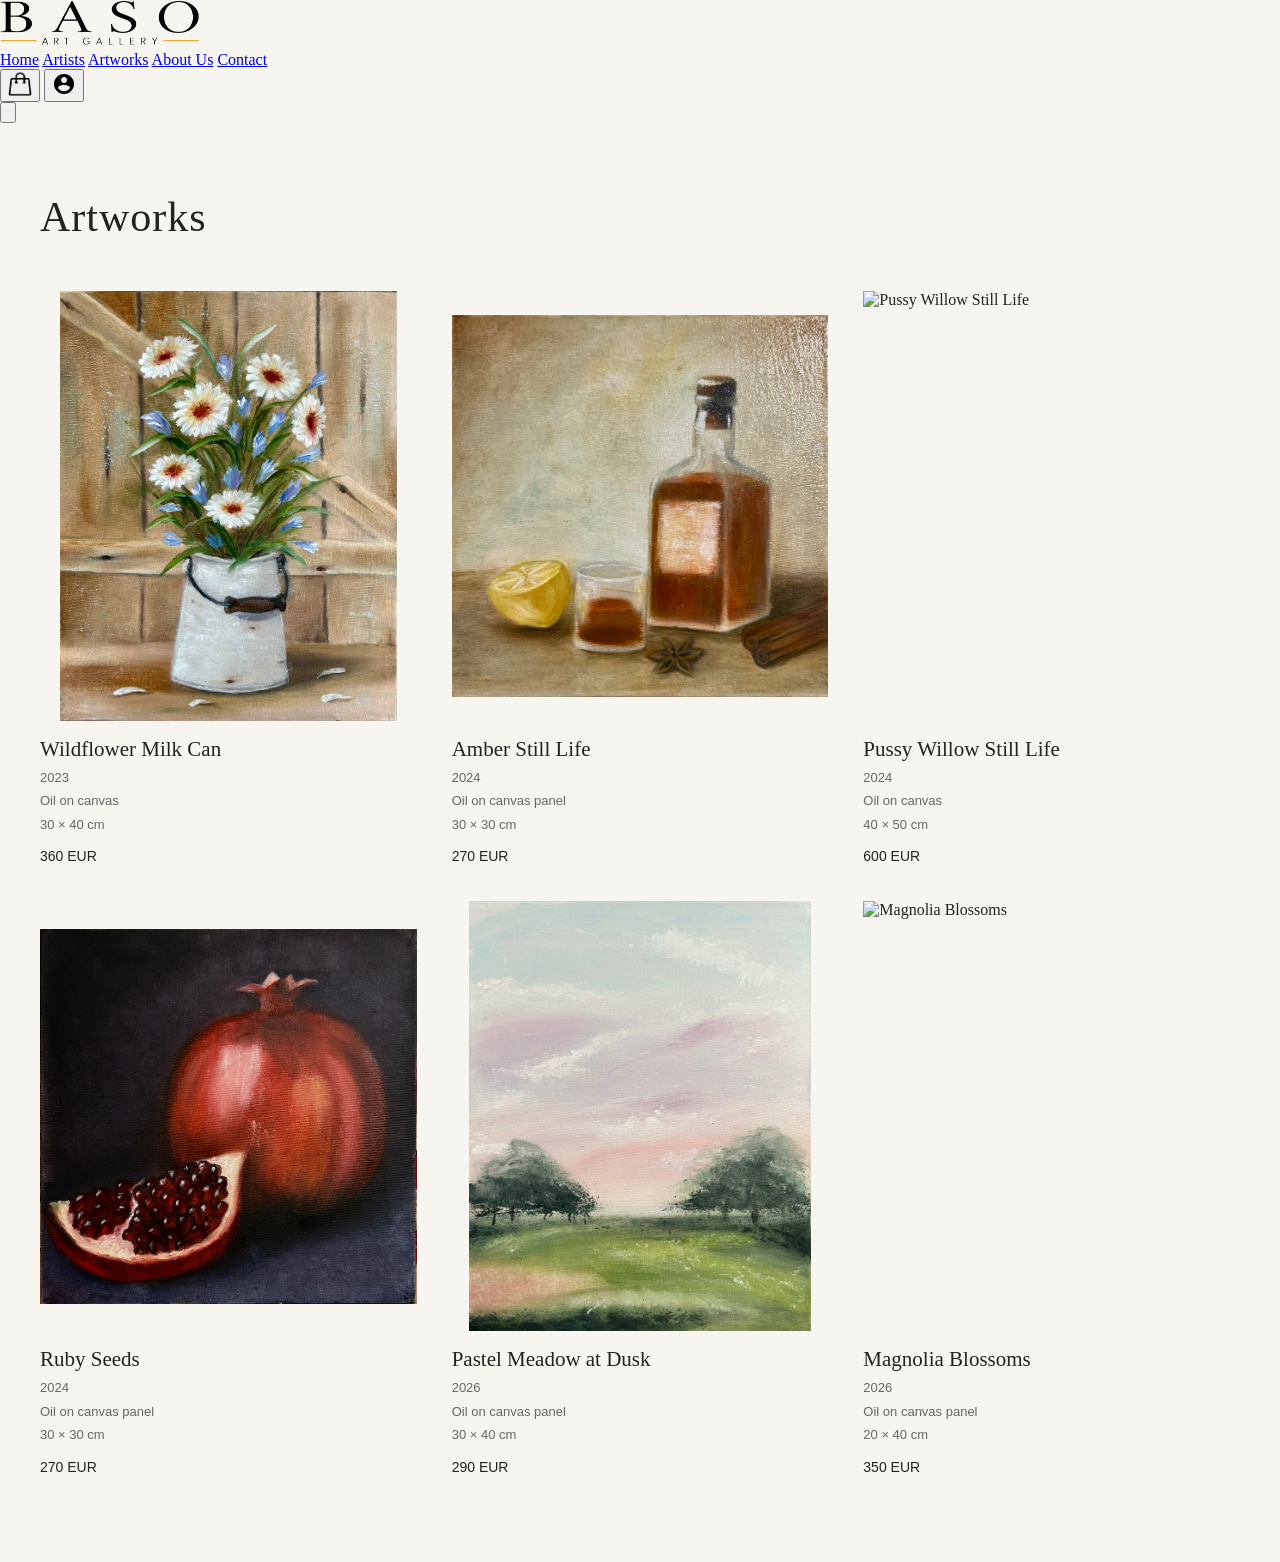
==== artworks.html @ 48e8dcdf "Initial commit" ====
<!DOCTYPE html>
<html lang="en">
<head>
<meta charset="UTF-8">
<meta name="viewport" content="width=device-width, initial-scale=1.0">
<title>BASO Art Gallery</title>
<link rel="stylesheet" href="styles.css">
</head>
<body>

<!-- ===== HEADER ===== -->
<header class="site-header">
  <div class="header-inner">
    <a href="#" class="logo">
      <img src="images/logo-for-light.png" width="200" alt="BASO Art Gallery Logo">
    </a>

    
    <nav class="main-nav" id="main-nav">
      <a href="#home" class="active">Home</a>
      <a href="#artists">Artists</a>
      <a href="#artworks">Artworks</a>
      <a href="#about">About Us</a>
      <a href="#contact">Contact</a>
    </nav>

    <div class="add-icons">
      <button class="shopping-cart" aria-label="View cart">
        <img src="images/shopping-bag.png" width="24" height="24" alt="Cart Icon">
      </button>
      <button class="Account" aria-label="View account">
        <img src="images/user-logo.png" width="24" height="24" alt="User Icon">
      </button>
    </div>

    <div class="header-actions">
      <button class="icon-btn menu-toggle" id="menu-toggle" aria-label="Open menu" aria-expanded="false">
        <svg viewBox="0 0 24 24" fill="none" stroke="currentColor" stroke-width="1.5"><path d="M3 6h18M3 12h18M3 18h18"/></svg>
      </button>
    </div>
  </div>
</header>

  <h1>Artworks</h1>

  <div id="artworks-container"></div>
  <script src="artworks.js"></script>
  <script src="script.js"></script>


  
</body>
</html>
---- styles.css ----
:root {
  --cream:      #F5F1E9;
  --cream-dark: #EDE7DA;
  --ink:        #1C1B19;
  --ink-soft:   #4A4741;
  --line:       #DDD5C5;
  --clay:       #B5652E;
  --gold:       #C79A4B;


  --container: 1240px;
  --gap: clamp(1.5rem, 4vw, 3rem);
  --section-height: 90vh;
}

html {
  scroll-behavior: smooth;
}








/* ARTWORKS PAGE STYLES */
* {
  box-sizing: border-box;
}

body {
  margin: 0;
  background: #f7f5f0;
  color: #222;
  font-family: Georgia, "Times New Roman", serif;
}

/* PAGE */

h1 {
  max-width: 1400px;
  margin: 70px auto 50px;
  padding: 0 40px;
  font-size: 42px;
  font-weight: 400;
  letter-spacing: 1px;
}

/* ARTWORK GALLERY */

#artworks-container {
  max-width: 1400px;
  margin: 0 auto;
  padding: 0 40px 80px;

  display: grid;
  grid-template-columns: repeat(3, 1fr);
  gap: 30px 35px;
}

/* ARTWORK CARD */

.artwork-card {
  min-width: 0;
}

/* IMAGE */

.artwork-card img {
  width: 100%;
  height: 430px;
  object-fit: contain;
  display: block;

  transition: opacity 0.3s ease;
}

.artwork-card img:hover {
  opacity: 0.88;
}

/* INFORMATION */

.artwork-card h2 {
  margin: 18px 0 8px;
  font-size: 21px;
  font-weight: 400;
  line-height: 1;
}

.artwork-card p {
  margin: 4px 0;

  font-family: Arial, Helvetica, sans-serif;
  font-size: 13px;
  line-height: 1.5;
  color: #666;
}

/* PRICE */

.artwork-card p:last-child {
  margin-top: 12px;
  color: #222;
  font-size: 14px;
}

/* TABLET */

@media (max-width: 900px) {

  h1 {
    margin-top: 50px;
    padding: 0 25px;
    font-size: 36px;
  }

  #artworks-container {
    padding: 0 25px 60px;
    grid-template-columns: repeat(2, 1fr);
    gap: 50px 25px;
  }

  .artwork-card img {
    height: 380px;
  }
}

/* MOBILE */

@media (max-width: 600px) {

  h1 {
    margin: 35px 0;
    padding: 0 20px;
    font-size: 30px;
  }

  #artworks-container {
    padding: 0 20px 50px;
    grid-template-columns: 1fr;
    gap: 45px;
  }

  .artwork-card img {
    height: auto;
    max-height: none;
  }

  .artwork-card h2 {
    font-size: 20px;
  }
}
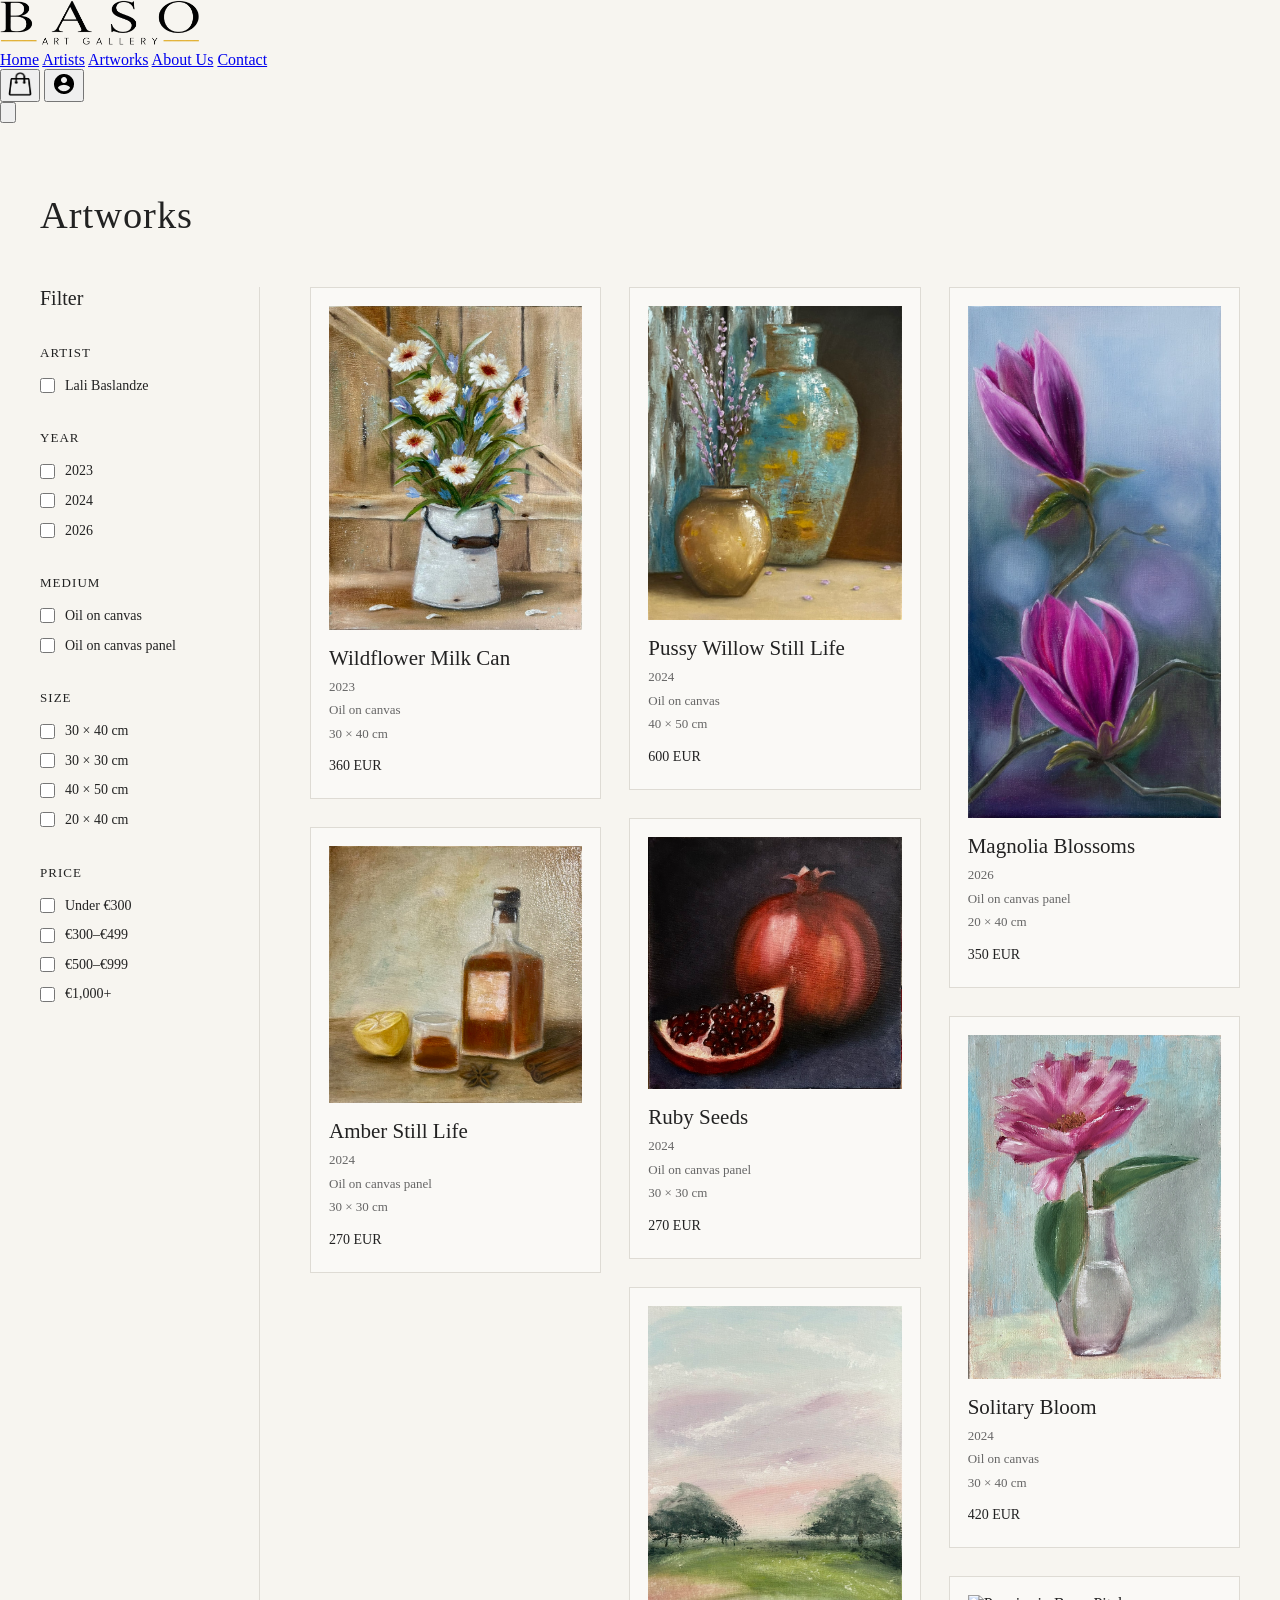
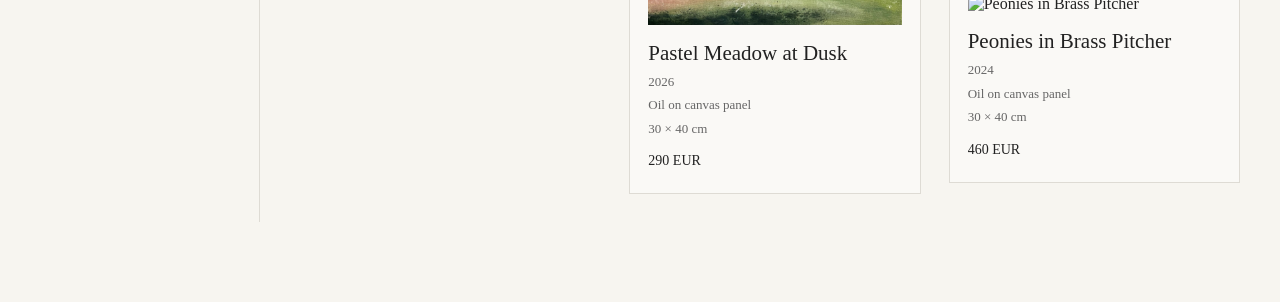
==== commit c9a7cd83: "filter container added" ====
--- a/artworks.html
+++ b/artworks.html
@@ -41,12 +41,49 @@
   </div>
 </header>
 
-  <h1>Artworks</h1>
+<h1>Artworks</h1>
 
-  <div id="artworks-container"></div>
+<div class="gallery-layout">
+
+  <aside class="filters">
+
+    <h2>Filter</h2>
+
+    <div class="filter-group">
+      <h3>Artist</h3>
+      <div id="artist-filters"></div>
+    </div>
+
+    <div class="filter-group">
+      <h3>Year</h3>
+      <div id="year-filters"></div>
+    </div>
+
+    <div class="filter-group">
+      <h3>Medium</h3>
+      <div id="medium-filters"></div>
+    </div>
+
+    <div class="filter-group">
+      <h3>Size</h3>
+      <div id="size-filters"></div>
+    </div>
+
+    <div class="filter-group">
+      <h3>Price</h3>
+      <div id="price-filters"></div>
+    </div>
+
+  </aside>
+
+  <main class="artworks-area">
+    <div id="artworks-container"></div>
+  </main>
+
+
+  <!-- JAVASCRIPT FILES -->
   <script src="artworks.js"></script>
   <script src="script.js"></script>
-
 
   
 </body>
--- a/styles.css
+++ b/styles.css
@@ -15,16 +15,9 @@
 
 html {
   scroll-behavior: smooth;
-}
-
-
-
-
-
-
-
-
-/* ARTWORKS PAGE STYLES */
+
+  /* ARTWORKS PAGE STYLES */
+
 * {
   box-sizing: border-box;
 }
@@ -36,54 +29,126 @@
   font-family: Georgia, "Times New Roman", serif;
 }
 
-/* PAGE */
+
+/* PAGE TITLE */
 
 h1 {
   max-width: 1400px;
   margin: 70px auto 50px;
   padding: 0 40px;
+
   font-size: 42px;
   font-weight: 400;
   letter-spacing: 1px;
 }
 
-/* ARTWORK GALLERY */
-
-#artworks-container {
+
+/* PAGE LAYOUT */
+
+.gallery-layout {
   max-width: 1400px;
   margin: 0 auto;
   padding: 0 40px 80px;
 
   display: grid;
-  grid-template-columns: repeat(3, 1fr);
-  gap: 30px 35px;
-}
+  grid-template-columns: 220px minmax(0, 1fr);
+  gap: 50px;
+}
+
+
+/* FILTER SIDEBAR */
+
+.filters {
+  padding-right: 25px;
+  border-right: 1px solid #dedbd4;
+}
+
+.filters h2 {
+  margin: 0;
+  font-size: 20px;
+  font-weight: 400;
+}
+
+.filter-group {
+  margin-top: 35px;
+}
+
+.filter-group h3 {
+  margin: 0 0 15px;
+
+  font-size: 13px;
+  font-weight: 500;
+  text-transform: uppercase;
+  letter-spacing: 0.08em;
+}
+
+.filter-group label {
+  display: flex;
+  align-items: center;
+  gap: 10px;
+
+  margin-bottom: 10px;
+
+  font-size: 14px;
+  line-height: 1.4;
+  cursor: pointer;
+}
+
+.filter-group input[type="checkbox"] {
+  width: 15px;
+  height: 15px;
+  margin: 0;
+  cursor: pointer;
+}
+
+
+/* ARTWORK GALLERY */
+
+#artworks-container {
+  min-width: 0;
+
+  columns: 3;
+  column-gap: 28px;
+}
+
 
 /* ARTWORK CARD */
 
 .artwork-card {
-  min-width: 0;
-}
+  width: 100%;
+  display: inline-block;
+
+  margin: 0 0 28px;
+
+  break-inside: avoid;
+
+  background: #faf9f6;
+  border: 1px solid #dedbd4;
+  padding: 18px;
+
+  transition: transform 0.3s ease, box-shadow 0.3s ease;
+}
+
+.artwork-card:hover {
+  transform: translateY(-5px);
+  box-shadow: 0 10px 30px rgba(0, 0, 0, 0.10);
+}
+
 
 /* IMAGE */
 
 .artwork-card img {
   width: 100%;
-  height: 430px;
-  object-fit: contain;
+  height: auto;
   display: block;
-
-  transition: opacity 0.3s ease;
-}
-
-.artwork-card img:hover {
-  opacity: 0.88;
-}
+}
+
 
 /* INFORMATION */
 
 .artwork-card h2 {
   margin: 18px 0 8px;
+
   font-size: 21px;
   font-weight: 400;
   line-height: 1;
@@ -92,63 +157,92 @@
 .artwork-card p {
   margin: 4px 0;
 
-  font-family: Arial, Helvetica, sans-serif;
   font-size: 13px;
   line-height: 1.5;
   color: #666;
 }
 
+
 /* PRICE */
 
 .artwork-card p:last-child {
   margin-top: 12px;
+
   color: #222;
   font-size: 14px;
 }
 
-/* TABLET */
-
-@media (max-width: 900px) {
-
-  h1 {
-    margin-top: 50px;
-    padding: 0 25px;
-    font-size: 36px;
+
+
+/* RESPONSIVE DESIGN */
+
+#artworks-container {
+  columns: 3;
+  column-gap: 28px;
+}
+
+
+/* FLUID TYPOGRAPHY */
+
+h1 {
+  font-size: clamp(30px, 3vw, 42px);
+}
+
+.filters h2 {
+  font-size: clamp(17px, 1.8vw, 20px);
+}
+
+.filter-group h3 {
+  font-size: clamp(11px, 1.1vw, 13px);
+}
+
+.filter-group label {
+  font-size: clamp(12px, 1.2vw, 14px);
+}
+
+.artwork-card h2 {
+  font-size: clamp(17px, 1.8vw, 21px);
+}
+
+.artwork-card p {
+  font-size: clamp(11px, 1.1vw, 13px);
+}
+
+.artwork-card p:last-child {
+  font-size: clamp(12px, 1.2vw, 14px);
+}
+
+
+/* MEDIUM SCREENS */
+
+@media (max-width: 1100px) {
+
+  .gallery-layout {
+    grid-template-columns: 190px minmax(0, 1fr);
+    gap: 30px;
+    padding: 0 25px 60px;
   }
 
   #artworks-container {
-    padding: 0 25px 60px;
-    grid-template-columns: repeat(2, 1fr);
-    gap: 50px 25px;
-  }
-
-  .artwork-card img {
-    height: 380px;
-  }
-}
-
-/* MOBILE */
-
-@media (max-width: 600px) {
-
-  h1 {
-    margin: 35px 0;
-    padding: 0 20px;
-    font-size: 30px;
+    columns: 2;
+    column-gap: 24px;
+  }
+
+}
+
+
+/* SMALL SCREENS */
+
+@media (max-width: 750px) {
+
+  .gallery-layout {
+    grid-template-columns: 160px minmax(0, 1fr);
+    gap: 20px;
+    padding: 0 20px 50px;
   }
 
   #artworks-container {
-    padding: 0 20px 50px;
-    grid-template-columns: 1fr;
-    gap: 45px;
-  }
-
-  .artwork-card img {
-    height: auto;
-    max-height: none;
-  }
-
-  .artwork-card h2 {
-    font-size: 20px;
-  }
+    columns: 1;
+  }
+
 }
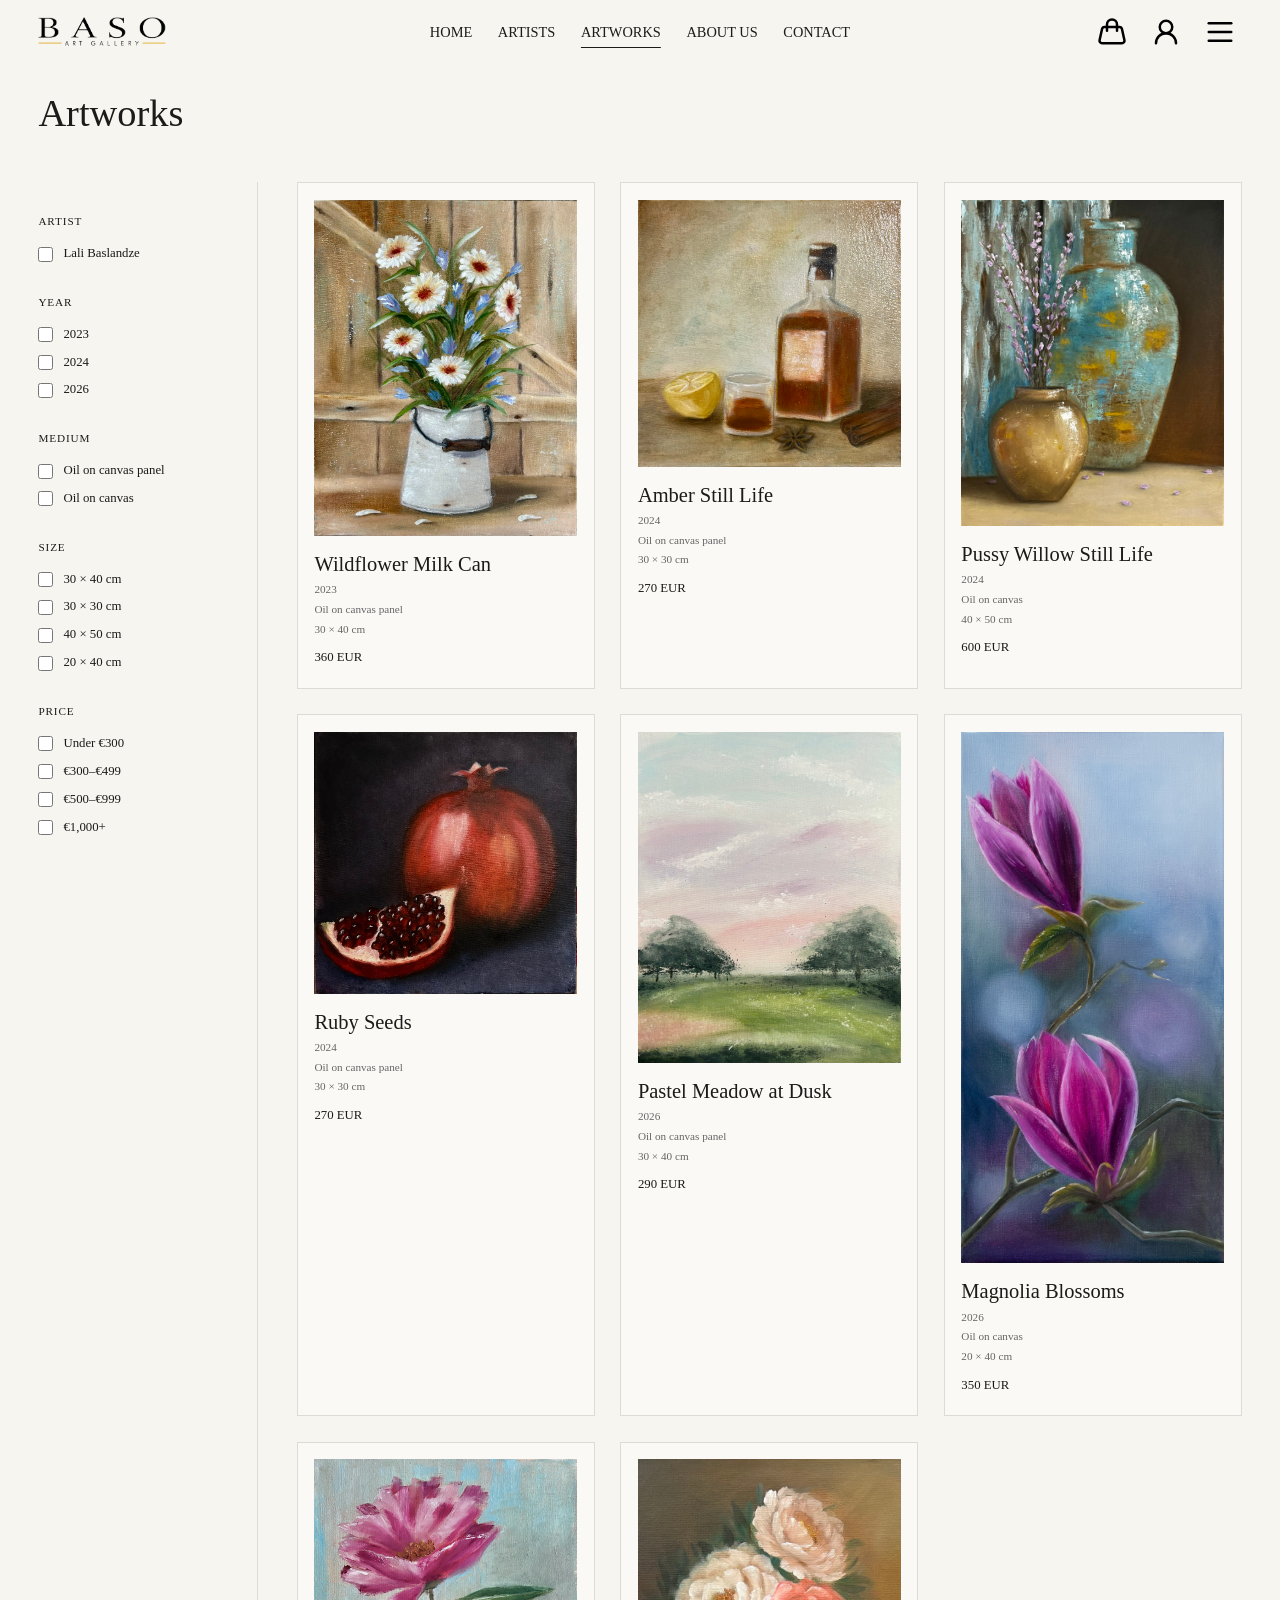
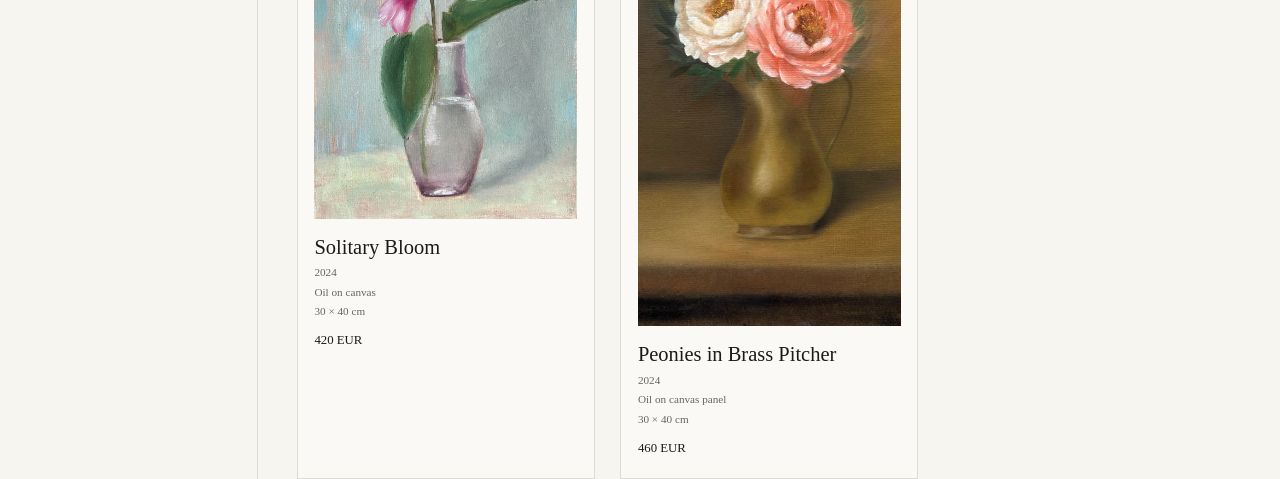
==== commit d956b4db: "Hero section improved" ====
--- a/artworks.html
+++ b/artworks.html
@@ -11,43 +11,50 @@
 <!-- ===== HEADER ===== -->
 <header class="site-header">
   <div class="header-inner">
-    <a href="#" class="logo">
-      <img src="images/logo-for-light.png" width="200" alt="BASO Art Gallery Logo">
+
+    <a href="index.html" class="logo">
+      <img src="images/logo-for-light.png" alt="BASO Art Gallery Logo">
     </a>
 
-    
     <nav class="main-nav" id="main-nav">
-      <a href="#home" class="active">Home</a>
+      <a href="index.html">Home</a>
       <a href="#artists">Artists</a>
-      <a href="#artworks">Artworks</a>
+      <a href="artworks.html" class="active">Artworks</a>
       <a href="#about">About Us</a>
       <a href="#contact">Contact</a>
     </nav>
 
-    <div class="add-icons">
-      <button class="shopping-cart" aria-label="View cart">
-        <img src="images/shopping-bag.png" width="24" height="24" alt="Cart Icon">
-      </button>
-      <button class="Account" aria-label="View account">
-        <img src="images/user-logo.png" width="24" height="24" alt="User Icon">
-      </button>
-    </div>
+  <div class="header-actions">
 
-    <div class="header-actions">
-      <button class="icon-btn menu-toggle" id="menu-toggle" aria-label="Open menu" aria-expanded="false">
-        <svg viewBox="0 0 24 24" fill="none" stroke="currentColor" stroke-width="1.5"><path d="M3 6h18M3 12h18M3 18h18"/></svg>
-      </button>
-    </div>
+  <button class="icon-btn shopping-cart" aria-label="View cart">
+    <img src="images/shopping-bag.svg" alt="">
+  </button>
+
+  <button class="icon-btn account" aria-label="View account">
+    <img src="images/user-logo.svg" alt="">
+  </button>
+
+  <button
+    class="icon-btn menu-toggle"
+    id="menu-toggle"
+    aria-label="Open menu"
+    aria-expanded="false"
+  >
+    <img src="images/toggle.svg" alt="">
+  </button>
+
+</div>
   </div>
 </header>
+
+
+<!-- ===== ARTWORKS ===== -->
 
 <h1>Artworks</h1>
 
 <div class="gallery-layout">
 
   <aside class="filters">
-
-    <h2>Filter</h2>
 
     <div class="filter-group">
       <h3>Artist</h3>
--- a/styles.css
+++ b/styles.css
@@ -1,248 +1,689 @@
+/* ========================================
+   ROOT VARIABLES
+   ======================================== */
+
 :root {
-  --cream:      #F5F1E9;
+
+  /* COLORS */
+
+  --cream: #F5F1E9;
   --cream-dark: #EDE7DA;
-  --ink:        #1C1B19;
-  --ink-soft:   #4A4741;
-  --line:       #DDD5C5;
-  --clay:       #B5652E;
-  --gold:       #C79A4B;
-
-
-  --container: 1240px;
-  --gap: clamp(1.5rem, 4vw, 3rem);
-  --section-height: 90vh;
-}
+  --ink: #1C1B19;
+  --ink-soft: #4A4741;
+  --line: #DDD5C5;
+  --clay: #B5652E;
+  --gold: #C79A4B;
+
+
+  /* LAYOUT */
+
+  --container: 1390px;
+
+  --page-padding: clamp(20px, 3vw, 40px);
+
+  --section-gap: clamp(40px, 6vw, 90px);
+
+  --gap: clamp(16px, 2vw, 30px);
+
+  --header-height: clamp(60px, 5vw, 70px);
+
+
+  /* TYPOGRAPHY */
+
+  --font-xs: clamp(0.7rem, 0.75vw, 0.8rem);
+  --font-sm: clamp(0.8rem, 0.9vw, 0.95rem);
+  --font-md: clamp(0.9rem, 1vw, 1.1rem);
+  --font-lg: clamp(1.15rem, 1.6vw, 1.5rem);
+  --font-xl: clamp(1.8rem, 3vw, 2.6rem);
+  --font-hero: clamp(2.4rem, 5vw, 4.5rem);
+
+
+  /* LINE HEIGHT */
+
+  --line-tight: 1;
+  --line-normal: 1.4;
+  --line-relaxed: 1.6;
+
+
+  /* LETTER SPACING */
+
+  --tracking-normal: 0;
+  --tracking-wide: 0.08em;
+
+}
+
+
+/* ========================================
+   GLOBAL RESET
+   ======================================== */
 
 html {
+  box-sizing: border-box;
   scroll-behavior: smooth;
-
-  /* ARTWORKS PAGE STYLES */
-
-* {
-  box-sizing: border-box;
-}
-
+}
+
+*,
+*::before,
+*::after {
+  box-sizing: inherit;
+}
+
+html,
 body {
   margin: 0;
+  padding: 0;
+  width: 100%;
+}
+
+body {
+  min-height: 100vh;
+  overflow-x: hidden;
+  padding-top: var(--header-height);
+
   background: #f7f5f0;
-  color: #222;
+  color: var(--ink);
+
   font-family: Georgia, "Times New Roman", serif;
-}
-
-
-/* PAGE TITLE */
+  font-size: var(--font-md);
+  line-height: var(--line-normal);
+}
+
+img,
+picture,
+video,
+canvas,
+svg {
+  display: block;
+  max-width: 100%;
+}
+
+button,
+input,
+textarea,
+select {
+  font: inherit;
+}
+
+button {
+  cursor: pointer;
+}
+
+a {
+  color: inherit;
+}
+
+h1,
+h2,
+h3,
+h4,
+h5,
+h6,
+p {
+  margin: 0;
+}
+
+
+/* ========================================
+   HEADER
+   ======================================== */
+
+.site-header {
+  position: fixed;
+
+  top: 0;
+  left: 0;
+
+  width: 100%;
+
+  z-index: 1000;
+
+  background: #f7f5f0;
+}
+
+.header-inner {
+  display: grid;
+
+  grid-template-columns: 1fr auto 1fr;
+
+  align-items: center;
+
+  width: 100%;
+  max-width: var(--container);
+
+  min-height: var(--header-height);
+
+  margin: 0 auto;
+
+  padding-inline: var(--page-padding);
+}
+
+
+/* ----------------------------------------
+   LOGO
+   ---------------------------------------- */
+
+.logo img {
+  width: clamp(120px, 10vw, 150px);
+  height: auto;
+}
+
+
+/* ----------------------------------------
+   NAVIGATION
+   ---------------------------------------- */
+
+.main-nav {
+  display: flex;
+
+  justify-self: center;
+
+  gap: clamp(18px, 2vw, 30px);
+}
+
+.main-nav a {
+  font-size: var(--font-md);
+
+  text-transform: uppercase;
+  text-decoration: none;
+
+  color: var(--ink);
+
+  text-underline-offset: 10px;
+
+  line-height: var(--line-tight);
+}
+
+.main-nav a:hover,
+.main-nav a.active {
+  text-decoration: underline;
+}
+
+
+/* ----------------------------------------
+   HEADER ACTIONS
+   ---------------------------------------- */
+
+.header-actions {
+  display: flex;
+
+  align-items: center;
+  justify-content: flex-end;
+
+  gap: 10px;
+}
+
+.icon-btn {
+  width: 44px;
+  height: 44px;
+
+  padding: 0;
+
+  border: none;
+
+  background: transparent;
+
+  outline: none;
+
+  display: flex;
+  align-items: center;
+  justify-content: center;
+}
+
+.icon-btn img {
+  width: 30px;
+  height: 30px;
+}
+
+
+/* ========================================
+   HERO
+   ======================================== */
+
+.hero {
+  position: relative;
+  width: 100%;
+  height: calc(100vh - var(--header-height));
+  overflow: hidden;
+}
+
+.hero-media {
+  position: absolute;
+  inset: 0;
+}
+
+.hero-media img {
+  width: 100%;
+  height: 100%;
+  object-fit: cover;
+}
+
+
+/* HERO TEXT BOX */
+.container {
+  width: 100%;
+  max-width: var(--container);
+  margin: 0 auto;
+  padding-inline: var(--page-padding);
+}
+
+.hero-content {
+  position: absolute;
+  inset: 0;
+
+  z-index: 1;
+
+  display: flex;
+  align-items: center;
+}
+
+.hero-content .container {
+  display: flex;
+  flex-direction: column;
+  align-items: flex-start;
+  gap: clamp(16px, 2vw, 28px);
+}
+
+.hero-content h1 {
+  margin: 0;
+  padding: 0;
+
+  font-size: var(--font-hero);
+  font-weight: 400;
+  line-height: var(--line-tight);
+}
+
+.hero-content p {
+  max-width: 400px;
+
+  margin: 0;
+  padding: 0;
+
+  font-size: var(--font-md);
+  line-height: var(--line-relaxed);
+}
+
+/* BUTTON */
+
+.hero-content .btn {
+  margin: 0 !important;
+}
+
+
+/* ========================================
+   BUTTON DESIGN
+   ======================================== */
+
+/* Base button — shared by ALL buttons */
+.btn {
+  display: inline-flex;
+
+  align-items: center;
+  gap: 0.5rem;
+
+  padding: 0.9rem 1.75rem;
+
+  font-size: 0.85rem;
+  font-weight: 600;
+
+  letter-spacing: 0.04em;
+  text-transform: uppercase;
+
+  border-radius: 2px;
+  border: 1px solid transparent;
+
+  transition:
+    background 0.2s ease,
+    color 0.2s ease,
+    border-color 0.2s ease;
+  text-decoration: none;
+}
+
+
+/* ----------------------------------------
+   DARK BUTTON
+   Main / primary button
+   ---------------------------------------- */
+
+.btn-dark {
+  background: var(--ink);
+  color: var(--cream);
+}
+
+.btn-dark:hover {
+  background: #000;
+}
+
+
+/* ----------------------------------------
+   OUTLINE BUTTON
+   Gold outline
+   ---------------------------------------- */
+
+.btn-outline {
+  border-color: var(--gold);
+  color: var(--cream);
+}
+
+.btn-outline:hover {
+  background: rgba(199, 154, 75, 0.15);
+}
+
+
+/* ----------------------------------------
+   LIGHT OUTLINE BUTTON
+   Transparent gold outline
+   ---------------------------------------- */
+
+.btn-outline-light {
+  width: fit-content;
+
+  background: transparent;
+
+  border-color: var(--gold);
+  color: var(--cream);
+}
+
+.btn-outline-light:hover {
+  background: rgba(199, 154, 75, 0.15);
+}
+
+
+/* ----------------------------------------
+   BUTTON PRESS EFFECT
+   Applies to ALL buttons
+   ---------------------------------------- */
+
+.btn:active {
+  transform: translateY(4px);
+
+  box-shadow:
+    0 1px 0 #000,
+    0 3px 6px rgba(0, 0, 0, 0.15);
+}
+
+
+
+
+
+
+
+/* ========================================
+   ARTWORKS PAGE
+   ======================================== */
+
+
+/* ----------------------------------------
+   PAGE TITLE
+   ---------------------------------------- */
 
 h1 {
   max-width: 1400px;
-  margin: 70px auto 50px;
-  padding: 0 40px;
-
-  font-size: 42px;
+
+  margin: clamp(20px, 3vw, 30px) auto
+          clamp(30px, 4vw, 50px);
+
+  padding-inline: var(--page-padding);
+
+  font-size: var(--font-xl);
+
   font-weight: 400;
-  letter-spacing: 1px;
-}
-
-
-/* PAGE LAYOUT */
+
+  line-height: var(--line-tight);
+
+  letter-spacing: var(--tracking-normal);
+}
+
+
+/* ========================================
+   PAGE LAYOUT
+   ======================================== */
 
 .gallery-layout {
-  max-width: 1400px;
+  width: 100%;
+
+  max-width: var(--container);
+
   margin: 0 auto;
-  padding: 0 40px 80px;
+
+  padding-inline: var(--page-padding);
 
   display: grid;
+
   grid-template-columns: 220px minmax(0, 1fr);
-  gap: 50px;
-}
-
-
-/* FILTER SIDEBAR */
+
+  gap: clamp(24px, 3vw, 50px);
+}
+
+
+/* ========================================
+   FILTER SIDEBAR
+   ======================================== */
 
 .filters {
+  min-width: 0;
+
   padding-right: 25px;
+
   border-right: 1px solid #dedbd4;
 }
 
-.filters h2 {
-  margin: 0;
-  font-size: 20px;
-  font-weight: 400;
-}
-
 .filter-group {
-  margin-top: 35px;
+  margin-top: clamp(24px, 2.5vw, 35px);
 }
 
 .filter-group h3 {
-  margin: 0 0 15px;
-
-  font-size: 13px;
+  margin: 0 0 clamp(10px, 1.2vw, 15px);
+
+  font-size: var(--font-xs);
+
   font-weight: 500;
+
   text-transform: uppercase;
-  letter-spacing: 0.08em;
+
+  letter-spacing: var(--tracking-wide);
+
+  line-height: var(--line-normal);
 }
 
 .filter-group label {
   display: flex;
+
   align-items: center;
+
   gap: 10px;
 
   margin-bottom: 10px;
 
-  font-size: 14px;
-  line-height: 1.4;
+  font-size: var(--font-sm);
+
+  line-height: var(--line-normal);
+
   cursor: pointer;
 }
 
 .filter-group input[type="checkbox"] {
   width: 15px;
   height: 15px;
+
   margin: 0;
+
   cursor: pointer;
 }
 
 
-/* ARTWORK GALLERY */
+/* ========================================
+   ARTWORK GALLERY
+   ======================================== */
 
 #artworks-container {
   min-width: 0;
 
-  columns: 3;
-  column-gap: 28px;
-}
-
-
-/* ARTWORK CARD */
+  display: grid;
+
+  grid-template-columns:
+    repeat(3, minmax(0, 1fr));
+
+  gap: var(--gap);
+}
+
+
+/* ========================================
+   ARTWORK CARD
+   ======================================== */
 
 .artwork-card {
   width: 100%;
-  display: inline-block;
-
-  margin: 0 0 28px;
-
-  break-inside: avoid;
 
   background: #faf9f6;
+
   border: 1px solid #dedbd4;
-  padding: 18px;
-
-  transition: transform 0.3s ease, box-shadow 0.3s ease;
+
+  padding: clamp(12px, 1.3vw, 18px);
+
+  transition:
+    transform 0.3s ease,
+    box-shadow 0.3s ease;
 }
 
 .artwork-card:hover {
   transform: translateY(-5px);
-  box-shadow: 0 10px 30px rgba(0, 0, 0, 0.10);
-}
-
-
-/* IMAGE */
+
+  box-shadow:
+    0 10px 30px rgba(0, 0, 0, 0.10);
+}
+
+
+/* ----------------------------------------
+   ARTWORK IMAGE
+   ---------------------------------------- */
 
 .artwork-card img {
   width: 100%;
   height: auto;
+
   display: block;
 }
 
 
-/* INFORMATION */
+/* ----------------------------------------
+   ARTWORK INFORMATION
+   ---------------------------------------- */
 
 .artwork-card h2 {
-  margin: 18px 0 8px;
-
-  font-size: 21px;
+  margin:
+    clamp(14px, 1.5vw, 18px)
+    0
+    8px;
+
+  font-size: var(--font-lg);
+
   font-weight: 400;
-  line-height: 1;
+
+  line-height: var(--line-tight);
 }
 
 .artwork-card p {
   margin: 4px 0;
 
-  font-size: 13px;
-  line-height: 1.5;
+  font-size: var(--font-xs);
+
+  line-height: var(--line-normal);
+
   color: #666;
 }
 
 
-/* PRICE */
+/* ----------------------------------------
+   PRICE
+   ---------------------------------------- */
 
 .artwork-card p:last-child {
   margin-top: 12px;
 
-  color: #222;
-  font-size: 14px;
-}
-
-
-
-/* RESPONSIVE DESIGN */
-
-#artworks-container {
-  columns: 3;
-  column-gap: 28px;
-}
-
-
-/* FLUID TYPOGRAPHY */
-
-h1 {
-  font-size: clamp(30px, 3vw, 42px);
-}
-
-.filters h2 {
-  font-size: clamp(17px, 1.8vw, 20px);
-}
-
-.filter-group h3 {
-  font-size: clamp(11px, 1.1vw, 13px);
-}
-
-.filter-group label {
-  font-size: clamp(12px, 1.2vw, 14px);
-}
-
-.artwork-card h2 {
-  font-size: clamp(17px, 1.8vw, 21px);
-}
-
-.artwork-card p {
-  font-size: clamp(11px, 1.1vw, 13px);
-}
-
-.artwork-card p:last-child {
-  font-size: clamp(12px, 1.2vw, 14px);
-}
-
-
-/* MEDIUM SCREENS */
-
-@media (max-width: 1100px) {
+  color: var(--ink);
+
+  font-size: var(--font-sm);
+}
+
+
+/* ========================================
+   RESPONSIVE DESIGN
+   ======================================== */
+
+
+/* ----------------------------------------
+   TABLET / MEDIUM SCREENS
+   ---------------------------------------- */
+
+@media (max-width: 900px) {
+
+  /* HEADER */
+
+  .main-nav {
+    display: none;
+  }
+
+  .header-inner {
+    grid-template-columns: 1fr auto;
+  }
+
+  .header-actions {
+    justify-self: end;
+  }
+
+  .menu-toggle {
+    display: flex;
+  }
+
+
+  /* ARTWORK LAYOUT */
 
   .gallery-layout {
-    grid-template-columns: 190px minmax(0, 1fr);
-    gap: 30px;
-    padding: 0 25px 60px;
-  }
+    grid-template-columns:
+      180px minmax(0, 1fr);
+
+    gap: 24px;
+
+    padding-inline: 20px;
+
+    padding-bottom: 60px;
+  }
+
+
+  /* ARTWORK GRID */
 
   #artworks-container {
-    columns: 2;
-    column-gap: 24px;
-  }
-
-}
-
-
-/* SMALL SCREENS */
-
-@media (max-width: 750px) {
+    grid-template-columns:
+      repeat(2, minmax(0, 1fr));
+
+    gap: 24px;
+  }
+
+}
+
+
+/* ----------------------------------------
+   MOBILE / SMALL SCREENS
+   ---------------------------------------- */
+
+@media (max-width: 650px) {
 
   .gallery-layout {
-    grid-template-columns: 160px minmax(0, 1fr);
+    grid-template-columns:
+      140px minmax(0, 1fr);
+
+    gap: 16px;
+
+    padding-inline: 14px;
+
+    padding-bottom: 50px;
+  }
+
+
+  #artworks-container {
+    grid-template-columns: 1fr;
+
     gap: 20px;
-    padding: 0 20px 50px;
-  }
-
-  #artworks-container {
-    columns: 1;
   }
 
 }
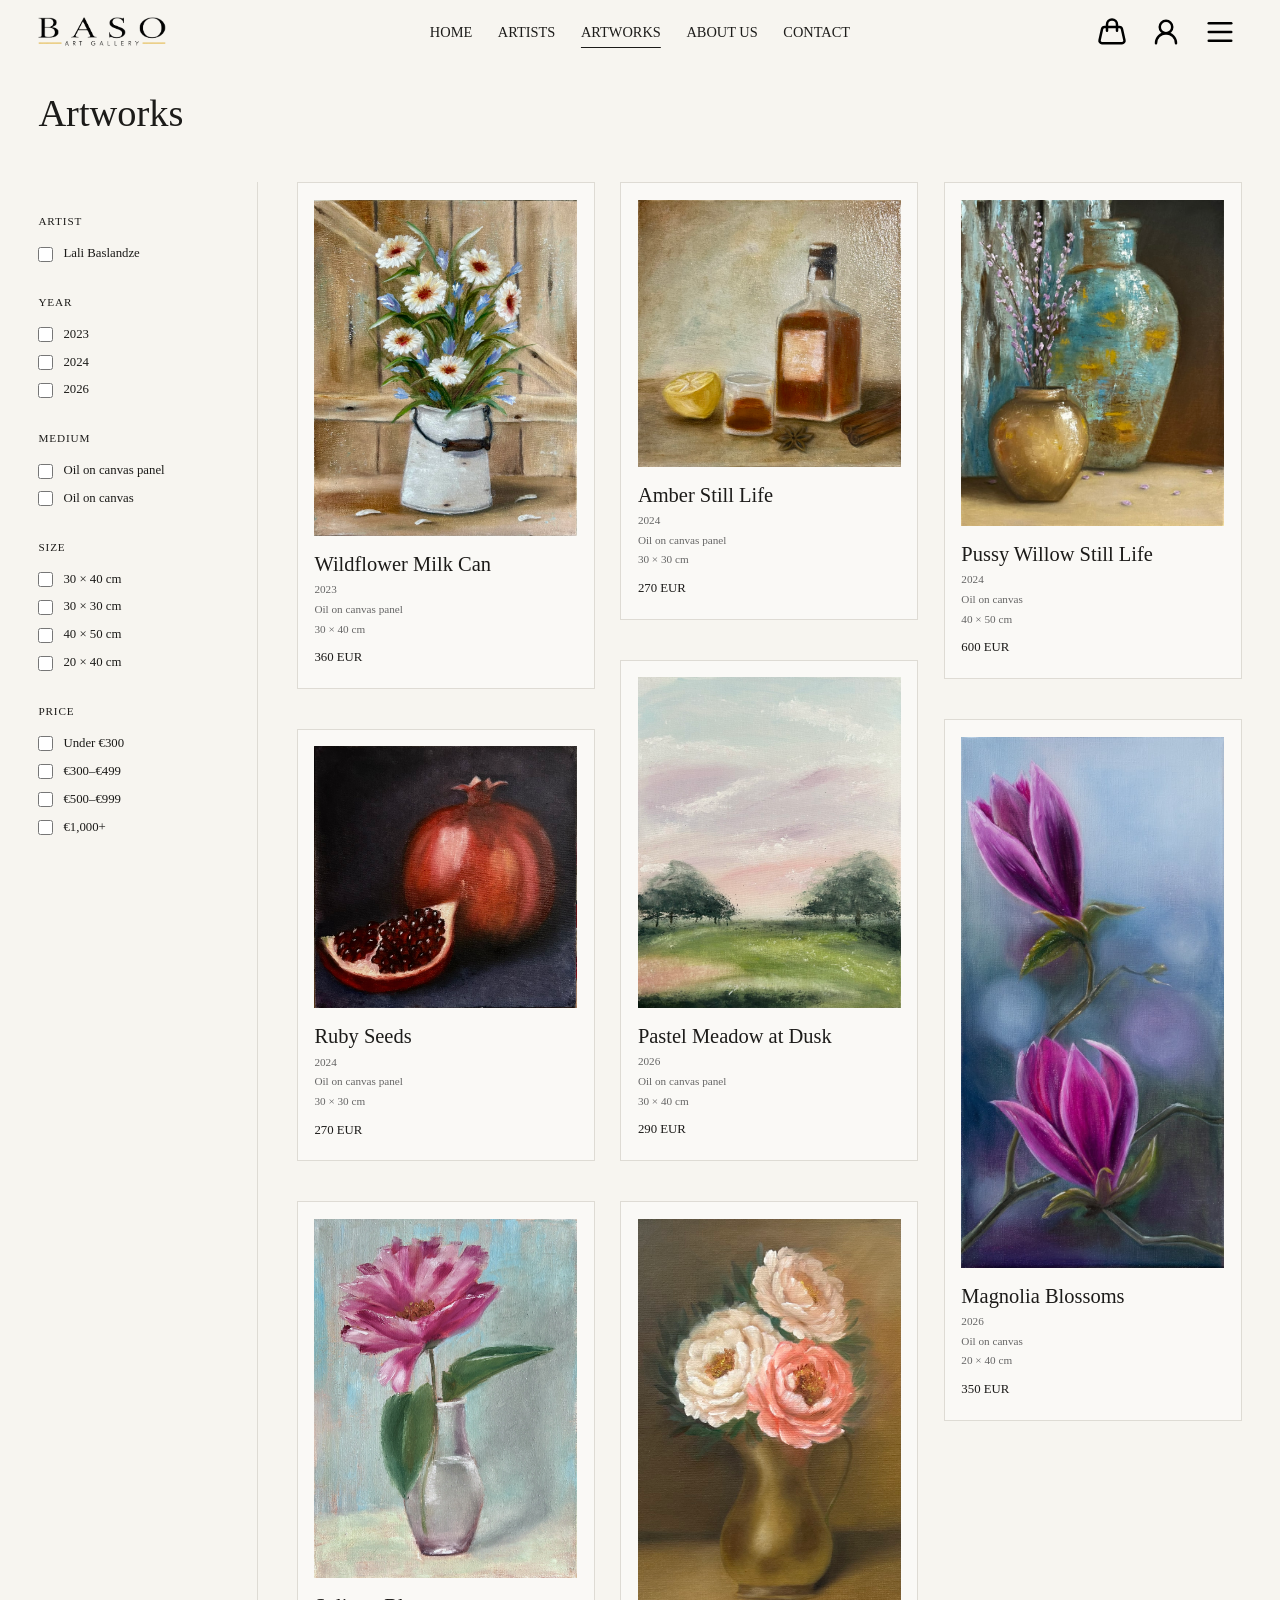
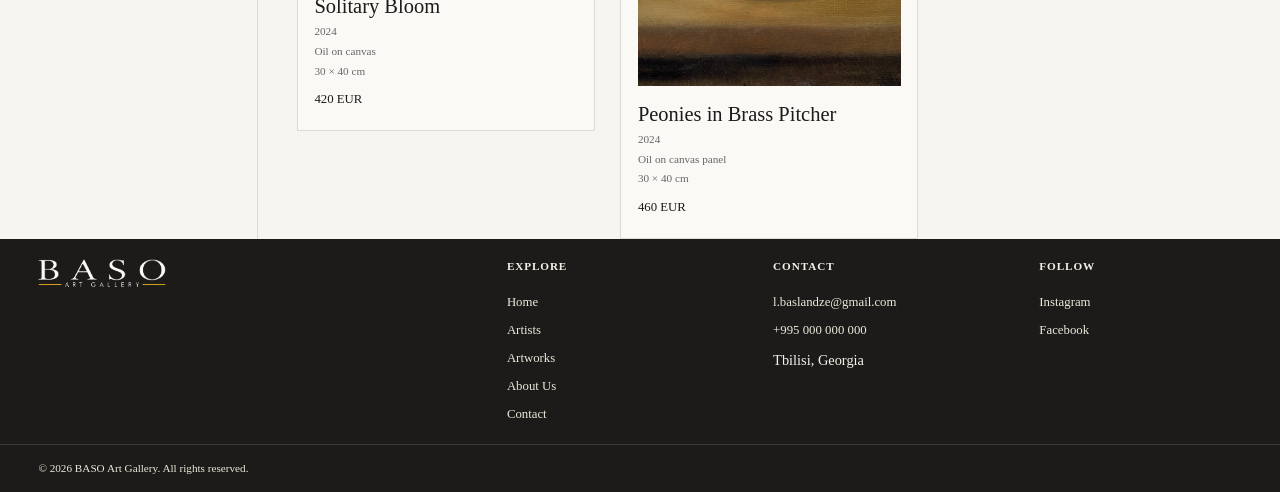
==== commit 71666e6c: "მოდულებად ჩაშლა" ====
--- a/artworks.html
+++ b/artworks.html
@@ -86,12 +86,105 @@
   <main class="artworks-area">
     <div id="artworks-container"></div>
   </main>
+</div>
+
+
+
+
+
+
+
+
+ <!-- ===== FOOTER ===== -->
+
+  <footer class="site-footer">
+
+    <div class="container footer-inner">
+
+      <div class="footer-brand">
+
+        <a href="index.html" class="logo">
+
+          <img
+            src="images/logo-for-dark.png"
+            alt="BASO Art Gallery"
+          >
+
+        </a>
+
+      </div>
+
+
+      <div class="footer-column">
+
+        <h3>Explore</h3>
+
+        <a href="index.html">Home</a>
+        <a href="artists.html">Artists</a>
+        <a href="artworks.html">Artworks</a>
+        <a href="about.html">About Us</a>
+        <a href="contact.html">Contact</a>
+
+      </div>
+
+
+      <div class="footer-column">
+
+        <h3>Contact</h3>
+
+        <a href="mailto:l.baslandze@gmail.com">
+          l.baslandze@gmail.com
+        </a>
+
+        <a href="tel:+995000000000">
+          +995 000 000 000
+        </a>
+
+        <p>Tbilisi, Georgia</p>
+
+      </div>
+
+
+      <div class="footer-column">
+
+        <h3>Follow</h3>
+
+        <a href="https://www.instagram.com/l.baslandze">
+          Instagram
+        </a>
+
+        <a href="https://www.facebook.com/lalibaso">
+          Facebook
+        </a>
+
+      </div>
+
+    </div>
+
+
+    <div class="footer-bottom">
+
+      <div class="container">
+
+        <p>
+          © 2026 BASO Art Gallery. All rights reserved.
+        </p>
+
+      </div>
+
+    </div>
+
+  </footer>
+
+
+
 
 
   <!-- JAVASCRIPT FILES -->
-  <script src="artworks.js"></script>
-  <script src="script.js"></script>
+<script src="js/data.js"></script>
+<script src="js/artworks.js"></script>
+<script src="js/script.js"></script>
 
-  
+
 </body>
 </html>
--- a/styles.css
+++ b/styles.css
@@ -517,34 +517,28 @@
 
 #artworks-container {
   min-width: 0;
-
   display: grid;
-
-  grid-template-columns:
-    repeat(3, minmax(0, 1fr));
-
+  grid-template-columns: repeat(3, minmax(0, 1fr));
   gap: var(--gap);
-}
-
-
-/* ========================================
-   ARTWORK CARD
-   ======================================== */
+  align-items: start;
+}
 
 .artwork-card {
   width: 100%;
-
   background: #faf9f6;
-
   border: 1px solid #dedbd4;
-
   padding: clamp(12px, 1.3vw, 18px);
-
   transition:
     transform 0.3s ease,
     box-shadow 0.3s ease;
 }
 
+.artworks-column {
+  display: flex;
+  flex-direction: column;
+  gap: 40px;
+}
+
 .artwork-card:hover {
   transform: translateY(-5px);
 
@@ -553,59 +547,223 @@
 }
 
 
-/* ----------------------------------------
-   ARTWORK IMAGE
-   ---------------------------------------- */
-
 .artwork-card img {
   width: 100%;
   height: auto;
-
   display: block;
 }
 
-
-/* ----------------------------------------
-   ARTWORK INFORMATION
-   ---------------------------------------- */
 
 .artwork-card h2 {
   margin:
     clamp(14px, 1.5vw, 18px)
     0
     8px;
-
   font-size: var(--font-lg);
-
   font-weight: 400;
-
   line-height: var(--line-tight);
 }
 
 .artwork-card p {
   margin: 4px 0;
-
   font-size: var(--font-xs);
-
   line-height: var(--line-normal);
-
   color: #666;
 }
 
-
-/* ----------------------------------------
-   PRICE
-   ---------------------------------------- */
 
 .artwork-card p:last-child {
   margin-top: 12px;
-
   color: var(--ink);
-
   font-size: var(--font-sm);
 }
 
 
+
+
+
+
+/* ========================================
+   FEATURED ARTWORKS 
+   ======================================== */
+
+.featured-artworks {
+  width: 100%;
+  background-color: var(--cream-dark);
+  padding-block: var(--section-gap);
+}
+
+.featured-artworks .section-header {
+  display: flex;
+  align-items: center;
+  justify-content: space-between;
+  margin-bottom: 30px;
+}
+
+.featured-artworks .section-header h2 {
+  margin: 0;
+  font-size: var(--font-xl);
+  font-weight: 400;
+  line-height: var(--line-tight);
+}
+
+.featured-artworks .view-all {
+  display: inline-flex;
+  align-items: center;
+  gap: 8px;
+  margin-left: auto;
+  color: var(--ink);
+  font-size: var(--font-sm);
+  text-decoration: none;
+}
+
+
+/* FEATURED ARTWORK GRID */
+
+#featured-artworks-container {
+  display: grid;
+  grid-template-columns: repeat(4, 1fr);
+  gap: var(--gap);
+}
+
+
+
+
+.featured-artwork-card {
+  display: block;
+  color: var(--ink);
+  text-decoration: none;
+}
+
+
+
+.featured-artwork-card img {
+  display: block;
+  width: 100%;
+  aspect-ratio: 3 / 4;
+  object-fit: cover;
+
+  transition:
+    opacity 0.3s ease,
+    transform 0.5s ease;
+}
+
+
+
+.featured-artwork-card:hover img {
+  opacity: 0.9;
+  transform: scale(1.015);
+}
+
+
+
+.featured-artwork-card h3 {
+  margin: 14px 0 4px;
+
+  font-size: var(--font-md);
+  font-weight: 400;
+  line-height: var(--line-normal);
+}
+
+
+
+.featured-artwork-card p {
+  margin: 0;
+
+  font-size: var(--font-sm);
+  line-height: var(--line-normal);
+
+  color: var(--ink-soft);
+}
+
+
+
+
+
+/* ========================================
+   FOOTER
+   ======================================== */
+
+.site-footer {
+  margin-top: 0;
+  background: var(--ink);
+  color: var(--cream);
+}
+
+
+/* FOOTER CONTENT */
+
+.footer-inner {
+  display: grid;
+  grid-template-columns: 2fr 1fr 1fr 1fr;
+  gap: clamp(20px, 5vw, 80px);
+  padding-block: 20px;
+}
+
+
+/* BRAND */
+
+.footer-brand img {
+  width: clamp(120px, 10vw, 150px);
+  height: auto;
+  margin-bottom: 20px;
+}
+
+.footer-brand p {
+  max-width: 320px;
+  margin: 0;
+  font-size: var(--font-sm);
+  line-height: var(--line-relaxed);
+  color: var(--cream-dark);
+}
+
+
+/* FOOTER COLUMNS */
+
+.footer-column {
+  display: flex;
+  flex-direction: column;
+  align-items: flex-start;
+  gap: 10px;
+}
+
+.footer-column h3 {
+  margin: 0 0 10px;
+  font-size: var(--font-xs);
+  font-weight: 600;
+  text-transform: uppercase;
+  letter-spacing: var(--tracking-wide);
+}
+
+.footer-column a {
+  margin: 0;
+  font-size: var(--font-sm);
+  line-height: var(--line-normal);
+  color: var(--cream-dark);
+  text-decoration: none;
+}
+
+.footer-column a:hover {
+  color: var(--gold);
+}
+
+
+/* FOOTER BOTTOM */
+
+.footer-bottom {
+  border-top: 1px solid rgba(245, 241, 233, 0.15);
+  padding-block: 16px;
+}
+
+.footer-bottom p {
+  margin: 0;
+  font-size: var(--font-xs);
+  color: var(--cream-dark);
+}
+
+
+
+
 /* ========================================
    RESPONSIVE DESIGN
    ======================================== */
@@ -617,11 +775,8 @@
 
 @media (max-width: 900px) {
 
-  /* HEADER */
-
-  .main-nav {
-    display: none;
-  }
+
+  .main-nav {display: none;}
 
   .header-inner {
     grid-template-columns: 1fr auto;
@@ -635,8 +790,12 @@
     display: flex;
   }
 
-
-  /* ARTWORK LAYOUT */
+    .footer-inner {
+    grid-template-columns: 1fr;
+  }
+
+
+
 
   .gallery-layout {
     grid-template-columns:
@@ -650,7 +809,7 @@
   }
 
 
-  /* ARTWORK GRID */
+
 
   #artworks-container {
     grid-template-columns:
@@ -658,7 +817,6 @@
 
     gap: 24px;
   }
-
 }
 
 
@@ -685,5 +843,14 @@
 
     gap: 20px;
   }
+ 
+  
+    .featured-artworks .section-header {
+    margin-bottom: 24px;
+  }
+
+  #featured-artworks-container {
+    grid-template-columns: 1fr;
+  }
 
 }
